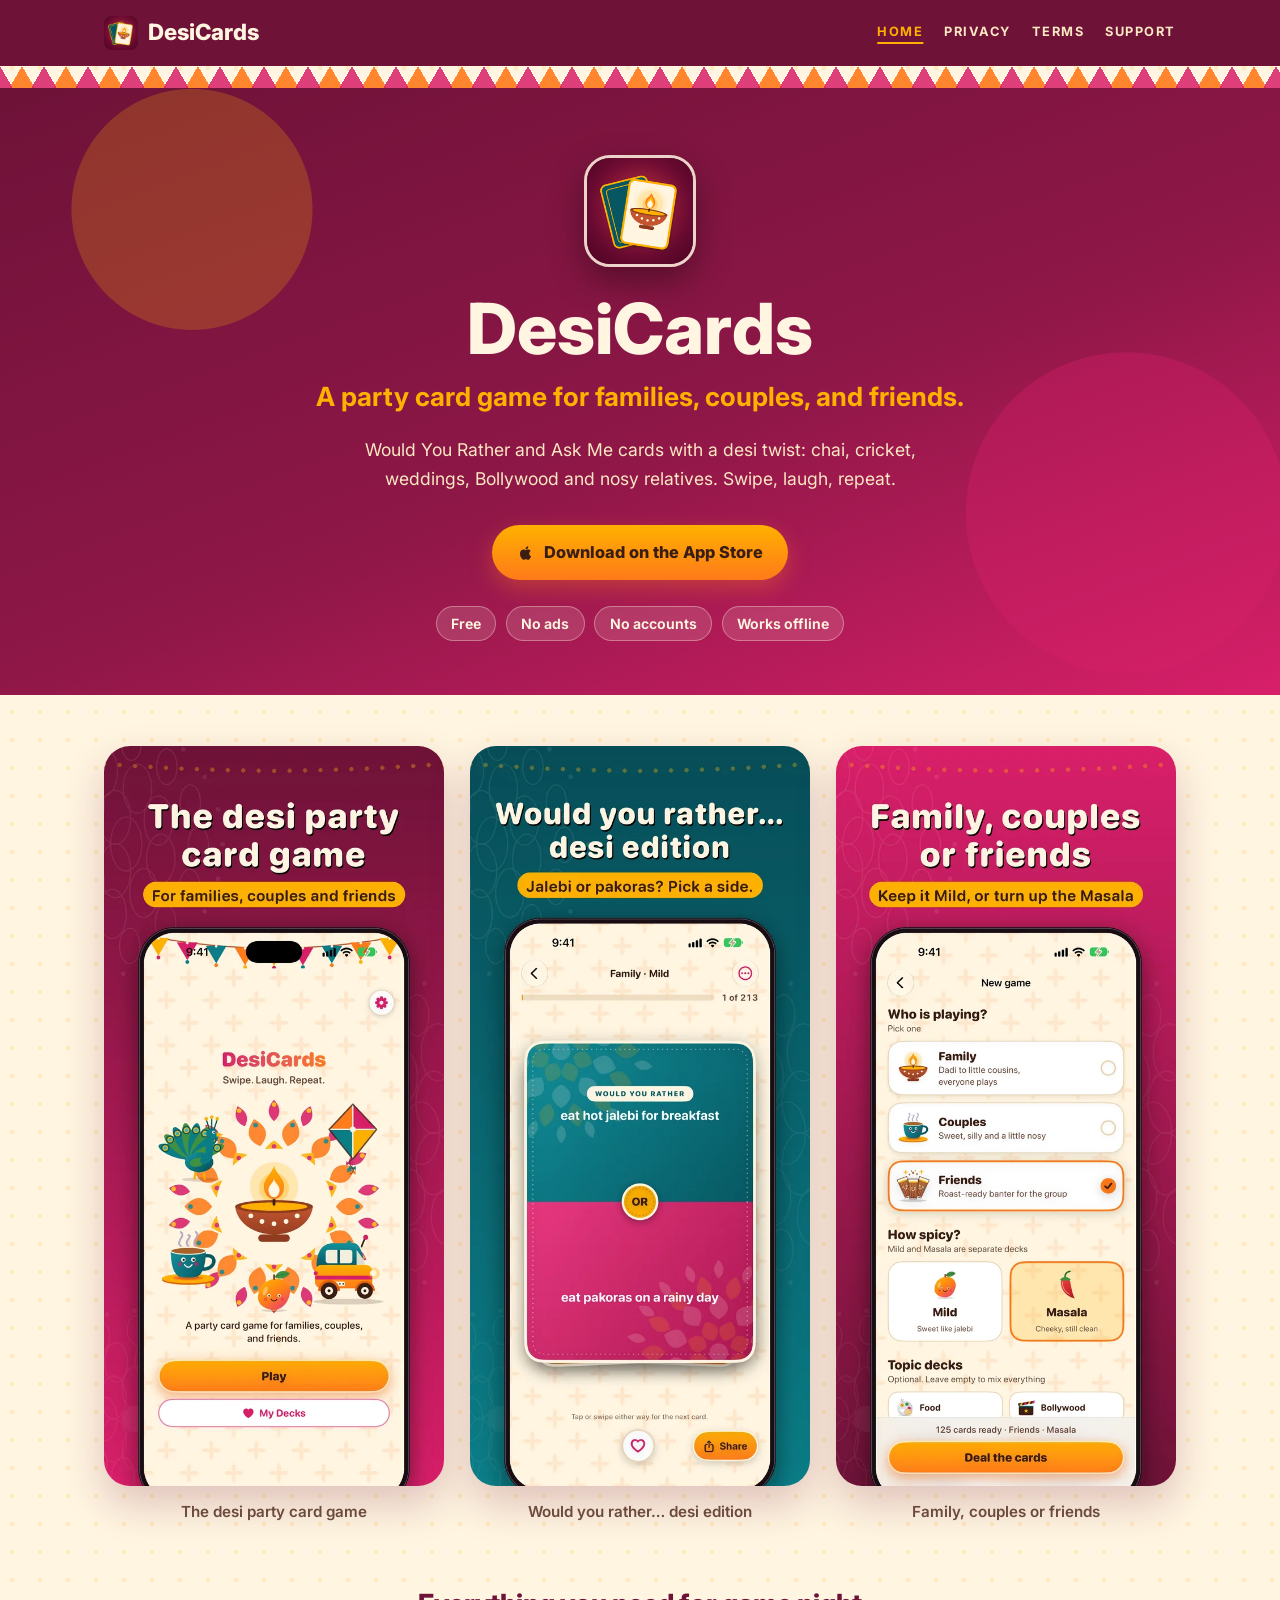
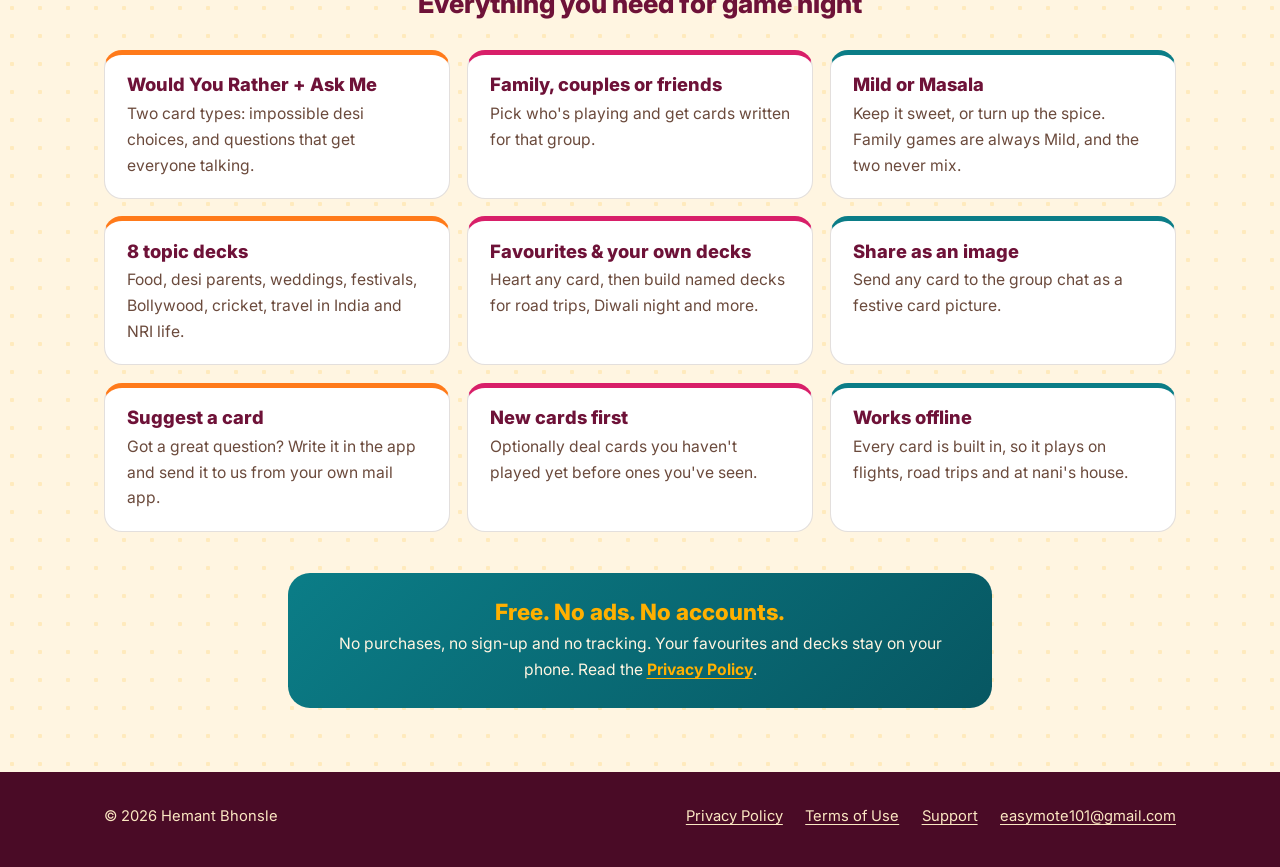
==== desicards/index.html @ 3e3d3574 "DesiCards: add site (home, privacy, terms, support)" ====
<!DOCTYPE html>
<html lang="en">
<head>
  <meta charset="utf-8">
  <meta name="viewport" content="width=device-width, initial-scale=1">
  <title>DesiCards: Desi Party Card Game</title>
  <meta name="description" content="DesiCards is a free, desi-themed party card game for families, couples and friends: Would You Rather and Ask Me cards, Mild or Masala, with no ads, no accounts and no tracking.">
  <link rel="canonical" href="https://hbhonsle1.github.io/desicards/">
  <meta name="theme-color" content="#6E1238">
  <meta property="og:type" content="website">
  <meta property="og:site_name" content="DesiCards">
  <meta property="og:title" content="DesiCards: Desi Party Card Game">
  <meta property="og:description" content="DesiCards is a free, desi-themed party card game for families, couples and friends: Would You Rather and Ask Me cards, Mild or Masala, with no ads, no accounts and no tracking.">
  <meta property="og:url" content="https://hbhonsle1.github.io/desicards/">
  <meta property="og:image" content="https://hbhonsle1.github.io/desicards/assets/icon-512.png">
  <meta property="og:image:width" content="512">
  <meta property="og:image:height" content="512">
  <meta property="og:image:alt" content="DesiCards app icon: gold-bordered cards and a diya on maroon">
  <meta name="twitter:card" content="summary">
  <link rel="icon" href="assets/favicon.png" type="image/png">
  <link rel="apple-touch-icon" href="assets/apple-touch-icon.png">
  <link rel="preload" href="assets/fonts/inter.woff2" as="font" type="font/woff2" crossorigin>
  <link rel="stylesheet" href="assets/style.css?v=1">
</head>
<body>
  <a class="skip-link" href="#main">Skip to content</a>
  <header class="site-header">
    <div class="wrap">
      <a class="brand" href="./"><img src="assets/img/app-icon.png" alt="" width="34" height="34">DesiCards</a>
      <nav class="site-nav" aria-label="Main">
        <ul>
          <li><a href="" aria-current="page">Home</a></li>
          <li><a href="privacy/">Privacy</a></li>
          <li><a href="terms/">Terms</a></li>
          <li><a href="support/">Support</a></li>
        </ul>
      </nav>
    </div>
  </header>
  <div class="bunting" aria-hidden="true"></div><div class="bunting alt" aria-hidden="true"></div>
  <main id="main">
    <section class="hero">
      <div class="wrap">
        <img class="app-icon" src="assets/img/app-icon.png" width="112" height="112" alt="DesiCards app icon: gold-bordered cards and a diya on maroon">
        <h1>DesiCards</h1>
        <p class="tagline">A party card game for families, couples, and friends.</p>
        <p class="summary">Would You Rather and Ask Me cards with a desi twist: chai, cricket, weddings, Bollywood and nosy relatives. Swipe, laugh, repeat.</p>
        <a class="button" href="https://apps.apple.com/app/id6823838145"><svg viewBox="0 0 24 24" aria-hidden="true" focusable="false"><path d="M16.37 12.6c-.02-2.3 1.88-3.4 1.97-3.46-1.07-1.57-2.74-1.78-3.33-1.8-1.42-.14-2.77.83-3.49.83-.72 0-1.83-.81-3-.79-1.55.02-2.97.9-3.77 2.28-1.6 2.78-.41 6.9 1.15 9.16.76 1.1 1.67 2.34 2.86 2.3 1.15-.05 1.58-.74 2.97-.74 1.38 0 1.77.74 2.98.72 1.23-.02 2.01-1.12 2.76-2.23.87-1.28 1.23-2.51 1.25-2.58-.03-.01-2.4-.92-2.42-3.66zM14.1 5.86c.63-.77 1.06-1.83.94-2.9-.91.04-2.02.61-2.67 1.37-.58.67-1.1 1.76-.96 2.8 1.02.08 2.06-.52 2.69-1.27z"/></svg>Download on the App Store</a>
        <ul class="chips" aria-label="Highlights">
          <li>Free</li><li>No ads</li><li>No accounts</li><li>Works offline</li>
        </ul>
      </div>
    </section>

    <section class="shots" aria-label="Screenshots">
      <div class="wrap">
        <ul>
          <li>
            <figure>
              <picture>
                <source srcset="assets/img/01_home.webp?v=1" type="image/webp">
                <img src="assets/img/01_home.jpg?v=1" width="600" height="1304" loading="lazy" decoding="async" alt="The DesiCards home screen with a festive diya, peacock and kite illustration, and Play and My Decks buttons.">
              </picture>
              <figcaption>The desi party card game</figcaption>
            </figure>
          </li>
          <li>
            <figure>
              <picture>
                <source srcset="assets/img/02_wyr.webp?v=1" type="image/webp">
                <img src="assets/img/02_wyr.jpg?v=1" width="600" height="1304" loading="lazy" decoding="async" alt="A Would You Rather card: eat hot jalebi for breakfast, or eat pakoras on a rainy day.">
              </picture>
              <figcaption>Would you rather… desi edition</figcaption>
            </figure>
          </li>
          <li>
            <figure>
              <picture>
                <source srcset="assets/img/04_groups.webp?v=1" type="image/webp">
                <img src="assets/img/04_groups.jpg?v=1" width="600" height="1304" loading="lazy" decoding="async" alt="The new game screen: choose Family, Couples or Friends, then Mild or Masala.">
              </picture>
              <figcaption>Family, couples or friends</figcaption>
            </figure>
          </li>
        </ul>
      </div>
    </section>

    <section class="features" aria-labelledby="features-title">
      <div class="wrap">
        <h2 id="features-title">Everything you need for game night</h2>
        <ul>
          <li><h3>Would You Rather + Ask Me</h3><p>Two card types: impossible desi choices, and questions that get everyone talking.</p></li>
          <li><h3>Family, couples or friends</h3><p>Pick who's playing and get cards written for that group.</p></li>
          <li><h3>Mild or Masala</h3><p>Keep it sweet, or turn up the spice. Family games are always Mild, and the two never mix.</p></li>
          <li><h3>8 topic decks</h3><p>Food, desi parents, weddings, festivals, Bollywood, cricket, travel in India and NRI life.</p></li>
          <li><h3>Favourites & your own decks</h3><p>Heart any card, then build named decks for road trips, Diwali night and more.</p></li>
          <li><h3>Share as an image</h3><p>Send any card to the group chat as a festive card picture.</p></li>
          <li><h3>Suggest a card</h3><p>Got a great question? Write it in the app and send it to us from your own mail app.</p></li>
          <li><h3>New cards first</h3><p>Optionally deal cards you haven't played yet before ones you've seen.</p></li>
          <li><h3>Works offline</h3><p>Every card is built in, so it plays on flights, road trips and at nani's house.</p></li>
        </ul>
        <div class="promise">
          <h3>Free. No ads. No accounts.</h3>
          <p>No purchases, no sign-up and no tracking. Your favourites and decks stay on your phone. Read the <a href="privacy/">Privacy Policy</a>.</p>
        </div>
      </div>
    </section>
  </main>
  <footer class="site-footer">
    <div class="wrap">
      <p>&copy; 2026 Hemant Bhonsle</p>
      <nav aria-label="Footer">
        <ul>
          <li><a href="privacy/">Privacy Policy</a></li>
          <li><a href="terms/">Terms of Use</a></li>
          <li><a href="support/">Support</a></li>
          <li><a href="mailto:easymote101@gmail.com">easymote101@gmail.com</a></li>
        </ul>
      </nav>
    </div>
  </footer>
</body>
</html>
---- desicards/assets/style.css ----
/* DesiCards site styles. Inter is self-hosted (SIL Open Font License, see assets/fonts). */
@font-face {
  font-family: "Inter";
  src: url("fonts/inter.woff2") format("woff2");
  font-weight: 100 900;
  font-style: normal;
  font-display: swap;
}

:root {
  --cream: #FFF5E1;
  --cream-deep: #FBE7C2;
  --ink: #3A1E14;
  --ink-soft: #6B4A3C;
  --maroon: #6E1238;
  --maroon-deep: #4A0B26;
  --rani: #D81F69;
  --marigold: #FFB000;
  --saffron: #FF7A1A;
  --teal: #0B7D87;
  --teal-deep: #075762;
  --rule: rgba(58, 30, 20, 0.14);
  --card: #FFFFFF;
  --round: ui-rounded, "SF Pro Rounded", "Nunito", "Inter", -apple-system, BlinkMacSystemFont, sans-serif;
  --sans: "Inter", -apple-system, BlinkMacSystemFont, "Segoe UI", Roboto, Helvetica, Arial, sans-serif;
  --measure: 42rem;
  --wide: 70rem;
}

*, *::before, *::after { box-sizing: border-box; }
html { -webkit-text-size-adjust: 100%; text-size-adjust: 100%; }

body {
  margin: 0;
  min-height: 100vh;
  display: flex;
  flex-direction: column;
  color: var(--ink);
  background-color: var(--cream);
  background-image:
    radial-gradient(circle at 12px 12px, rgba(255, 176, 0, 0.16) 2px, transparent 2.5px);
  background-size: 28px 28px;
  font-family: var(--sans);
  font-size: 1.0625rem;
  line-height: 1.65;
  -webkit-font-smoothing: antialiased;
}

img { max-width: 100%; height: auto; display: block; }
a { color: var(--rani); text-decoration-thickness: 1px; text-underline-offset: 0.18em; }
a:hover { color: var(--maroon); }
a:focus-visible, .button:focus-visible { outline: 3px solid var(--marigold); outline-offset: 3px; border-radius: 6px; }

.skip-link { position: absolute; left: -9999px; top: 0.5rem; background: var(--ink); color: var(--cream); padding: 0.5rem 0.9rem; border-radius: 6px; z-index: 10; }
.skip-link:focus { left: 0.75rem; color: var(--cream); }

.wrap { width: 100%; max-width: var(--wide); margin: 0 auto; padding: 0 1.5rem; }
.wrap.narrow { max-width: calc(var(--measure) + 3rem); }

/* Bunting */
.bunting { height: 22px; background:
  conic-gradient(from 150deg at 50% 0, var(--saffron) 0 60deg, transparent 0) 0 0 / 44px 22px repeat-x;
  opacity: 0.9; }
.bunting.alt { background:
  conic-gradient(from 150deg at 50% 0, var(--rani) 0 60deg, transparent 0) 22px 0 / 44px 22px repeat-x; margin-top: -22px; opacity: 0.85; }

/* Header */
.site-header { background: var(--maroon); color: var(--cream); }
.site-header .wrap { display: flex; align-items: center; justify-content: space-between; gap: 1rem; padding-top: 0.9rem; padding-bottom: 0.9rem; flex-wrap: wrap; }
.brand { display: inline-flex; align-items: center; gap: 0.6rem; color: var(--cream); text-decoration: none; font-family: var(--round); font-size: 1.4rem; font-weight: 800; }
.brand img { width: 34px; height: 34px; border-radius: 8px; }
.brand:hover { color: var(--marigold); }
.site-nav ul { list-style: none; margin: 0; padding: 0; display: flex; gap: 1.3rem; flex-wrap: wrap; }
.site-nav a { color: var(--cream-deep); text-decoration: none; font-size: 0.8rem; font-weight: 700; letter-spacing: 0.12em; text-transform: uppercase; }
.site-nav a:hover, .site-nav a[aria-current="page"] { color: var(--marigold); }
.site-nav a[aria-current="page"] { text-decoration: underline; text-underline-offset: 0.45em; text-decoration-thickness: 2px; }

main { flex: 1; }

h1, h2, h3 { font-family: var(--round); font-weight: 800; line-height: 1.15; color: var(--maroon); }
h1 { font-size: clamp(2.3rem, 5vw, 3.2rem); margin: 0 0 0.6rem; }
h2 { font-size: 1.65rem; margin: 2.6rem 0 0.7rem; }
h3 { font-size: 1.2rem; margin: 1.8rem 0 0.4rem; }
p, ul, ol { margin: 0 0 1rem; }
li { margin-bottom: 0.35rem; }
strong { font-weight: 650; }

.eyebrow { font-size: 0.75rem; font-weight: 700; letter-spacing: 0.18em; text-transform: uppercase; color: var(--saffron); margin: 0 0 0.9rem; }

/* Document pages */
.doc { padding: 3.5rem 0 4rem; }
.doc .meta { color: var(--ink-soft); font-size: 0.95rem; margin-bottom: 2rem; }
.doc .lede { font-size: 1.2rem; line-height: 1.55; color: var(--ink-soft); }
.doc h2 { padding-top: 1.6rem; border-top: 1px solid var(--rule); }
.toc { background: var(--card); border: 1px solid var(--rule); border-radius: 16px; padding: 1.1rem 1.4rem; margin: 0 0 2rem; }
.toc p { margin: 0 0 0.4rem; font-weight: 700; font-size: 0.9rem; }
.toc ol { margin: 0; padding-left: 1.2rem; columns: 2 14rem; column-gap: 2rem; font-size: 0.95rem; }
.callout { background: var(--card); border-left: 4px solid var(--marigold); border-radius: 0 14px 14px 0; padding: 1rem 1.25rem; margin: 1.4rem 0; }
.callout p:last-child { margin-bottom: 0; }

/* FAQ */
.faq details { background: var(--card); border: 1px solid var(--rule); border-radius: 16px; margin: 0 0 0.75rem; padding: 0 1.25rem; }
.faq summary { cursor: pointer; font-family: var(--round); font-size: 1.12rem; font-weight: 750; color: var(--maroon); padding: 1rem 0; }
.faq details[open] summary { border-bottom: 1px solid var(--rule); margin-bottom: 0.9rem; }
.faq details > *:last-child { margin-bottom: 1.1rem; }
.contact-card { background: linear-gradient(135deg, var(--maroon), var(--maroon-deep)); color: var(--cream); border-radius: 20px; padding: 1.8rem 1.8rem 1.4rem; margin: 1rem 0 2rem; }
.contact-card h2 { color: var(--cream); margin-top: 0; border: 0; padding-top: 0; }
.contact-card a { color: var(--marigold); font-weight: 700; }
.contact-card a:hover { color: #FFD36B; }

/* Buttons */
.button { display: inline-flex; align-items: center; gap: 0.55rem; background: linear-gradient(180deg, var(--marigold), var(--saffron)); color: var(--ink); text-decoration: none; font-weight: 800; font-size: 1.02rem; padding: 0.9rem 1.6rem; border-radius: 999px; box-shadow: 0 8px 22px rgba(255, 122, 26, 0.35); transition: transform 0.15s ease; }
.button:hover { color: var(--ink); transform: translateY(-1px); }
.button svg { width: 18px; height: 18px; fill: currentColor; }

/* Landing */
.hero { position: relative; padding: 4.2rem 0 3.4rem; text-align: center; color: var(--cream); background:
  radial-gradient(circle at 15% 20%, rgba(255, 176, 0, 0.22) 0 120px, transparent 121px),
  radial-gradient(circle at 88% 70%, rgba(216, 31, 105, 0.35) 0 160px, transparent 161px),
  linear-gradient(160deg, var(--maroon) 0%, #8E1747 55%, var(--rani) 100%); overflow: hidden; }
.hero .app-icon { width: 112px; height: 112px; border-radius: 26px; margin: 0 auto 1.4rem; box-shadow: 0 14px 34px rgba(0, 0, 0, 0.35); border: 3px solid rgba(255, 245, 225, 0.85); }
.hero h1 { color: var(--cream); font-size: clamp(2.8rem, 7vw, 4.4rem); margin-bottom: 0.3rem; }
.hero .tagline { font-family: var(--round); font-weight: 700; font-size: clamp(1.25rem, 3vw, 1.65rem); color: var(--marigold); margin: 0 0 1rem; }
.hero .summary { max-width: 35rem; margin: 0 auto 2rem; color: var(--cream-deep); font-size: 1.1rem; }
.hero .chips { list-style: none; margin: 1.6rem 0 0; padding: 0; display: flex; gap: 0.6rem; justify-content: center; flex-wrap: wrap; }
.hero .chips li { margin: 0; background: rgba(255, 245, 225, 0.14); border: 1px solid rgba(255, 245, 225, 0.35); border-radius: 999px; padding: 0.3rem 0.9rem; font-size: 0.88rem; font-weight: 650; }

.shots { padding: 3.2rem 0 3rem; }
.shots ul { list-style: none; margin: 0; padding: 0; display: grid; grid-template-columns: repeat(3, minmax(0, 1fr)); gap: 1.6rem; }
.shots li { margin: 0; }
.shots figure { margin: 0; }
.shots img { width: 100%; border-radius: 26px; box-shadow: 0 18px 40px rgba(110, 18, 56, 0.22); }
.shots figcaption { text-align: center; color: var(--ink-soft); font-size: 0.95rem; font-weight: 600; margin-top: 0.8rem; }

.features { padding: 1rem 0 4rem; }
.features h2 { text-align: center; margin-top: 0; }
.features ul { list-style: none; margin: 2rem 0 0; padding: 0; display: grid; grid-template-columns: repeat(3, minmax(0, 1fr)); gap: 1.1rem; }
.features li { margin: 0; background: var(--card); border: 1px solid var(--rule); border-top: 5px solid var(--saffron); border-radius: 18px; padding: 1.2rem 1.35rem; }
.features li:nth-child(3n+2) { border-top-color: var(--rani); }
.features li:nth-child(3n) { border-top-color: var(--teal); }
.features h3 { margin: 0 0 0.35rem; font-size: 1.15rem; }
.features p { margin: 0; color: var(--ink-soft); font-size: 0.98rem; }
.promise { text-align: center; margin: 2.6rem auto 0; max-width: 44rem; background: linear-gradient(135deg, var(--teal), var(--teal-deep)); color: var(--cream); border-radius: 22px; padding: 1.6rem 1.8rem; }
.promise h3 { color: var(--marigold); margin: 0 0 0.4rem; font-size: 1.4rem; }
.promise p { margin: 0; color: var(--cream); }
.promise a { color: var(--marigold); font-weight: 700; }

/* Footer */
.site-footer { background: var(--maroon-deep); color: var(--cream-deep); padding: 2rem 0 2.4rem; font-size: 0.92rem; }
.site-footer .wrap { display: flex; justify-content: space-between; align-items: center; gap: 1rem; flex-wrap: wrap; }
.site-footer ul { list-style: none; margin: 0; padding: 0; display: flex; gap: 1.4rem; flex-wrap: wrap; }
.site-footer li { margin: 0; }
.site-footer a { color: var(--cream-deep); }
.site-footer a:hover { color: var(--marigold); }
.site-footer p { margin: 0; }

@media (max-width: 900px) { .features ul { grid-template-columns: repeat(2, minmax(0, 1fr)); } }
@media (max-width: 720px) {
  .features ul { grid-template-columns: minmax(0, 1fr); }
  body { font-size: 1rem; }
  .hero { padding: 3rem 0 2.4rem; }
  .shots ul { grid-template-columns: minmax(0, 1fr); max-width: 22rem; margin: 0 auto; gap: 2.2rem; }
  .doc { padding: 2.5rem 0 3rem; }
  .site-header .wrap { justify-content: center; }
  .site-footer .wrap { flex-direction: column; text-align: center; }
  .site-footer ul { justify-content: center; }
}
@media (prefers-reduced-motion: reduce) { * { transition: none !important; } }
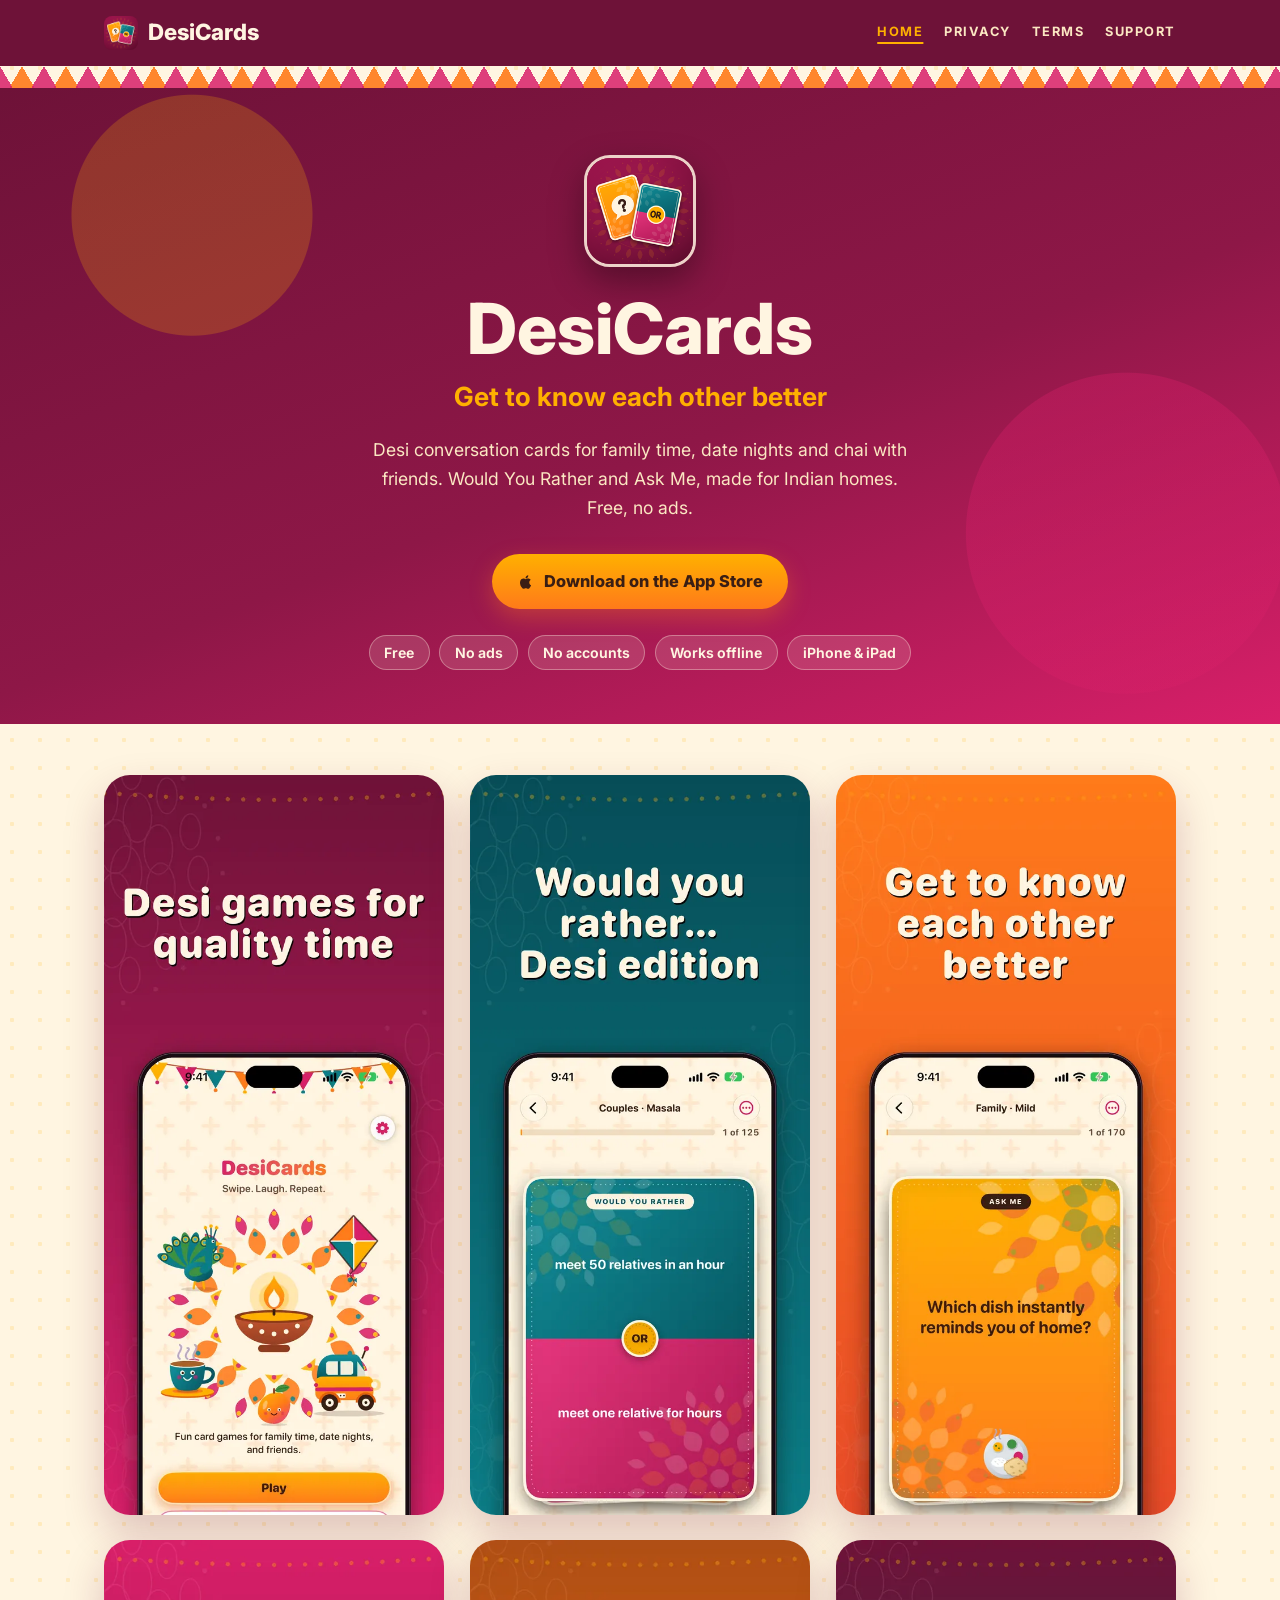
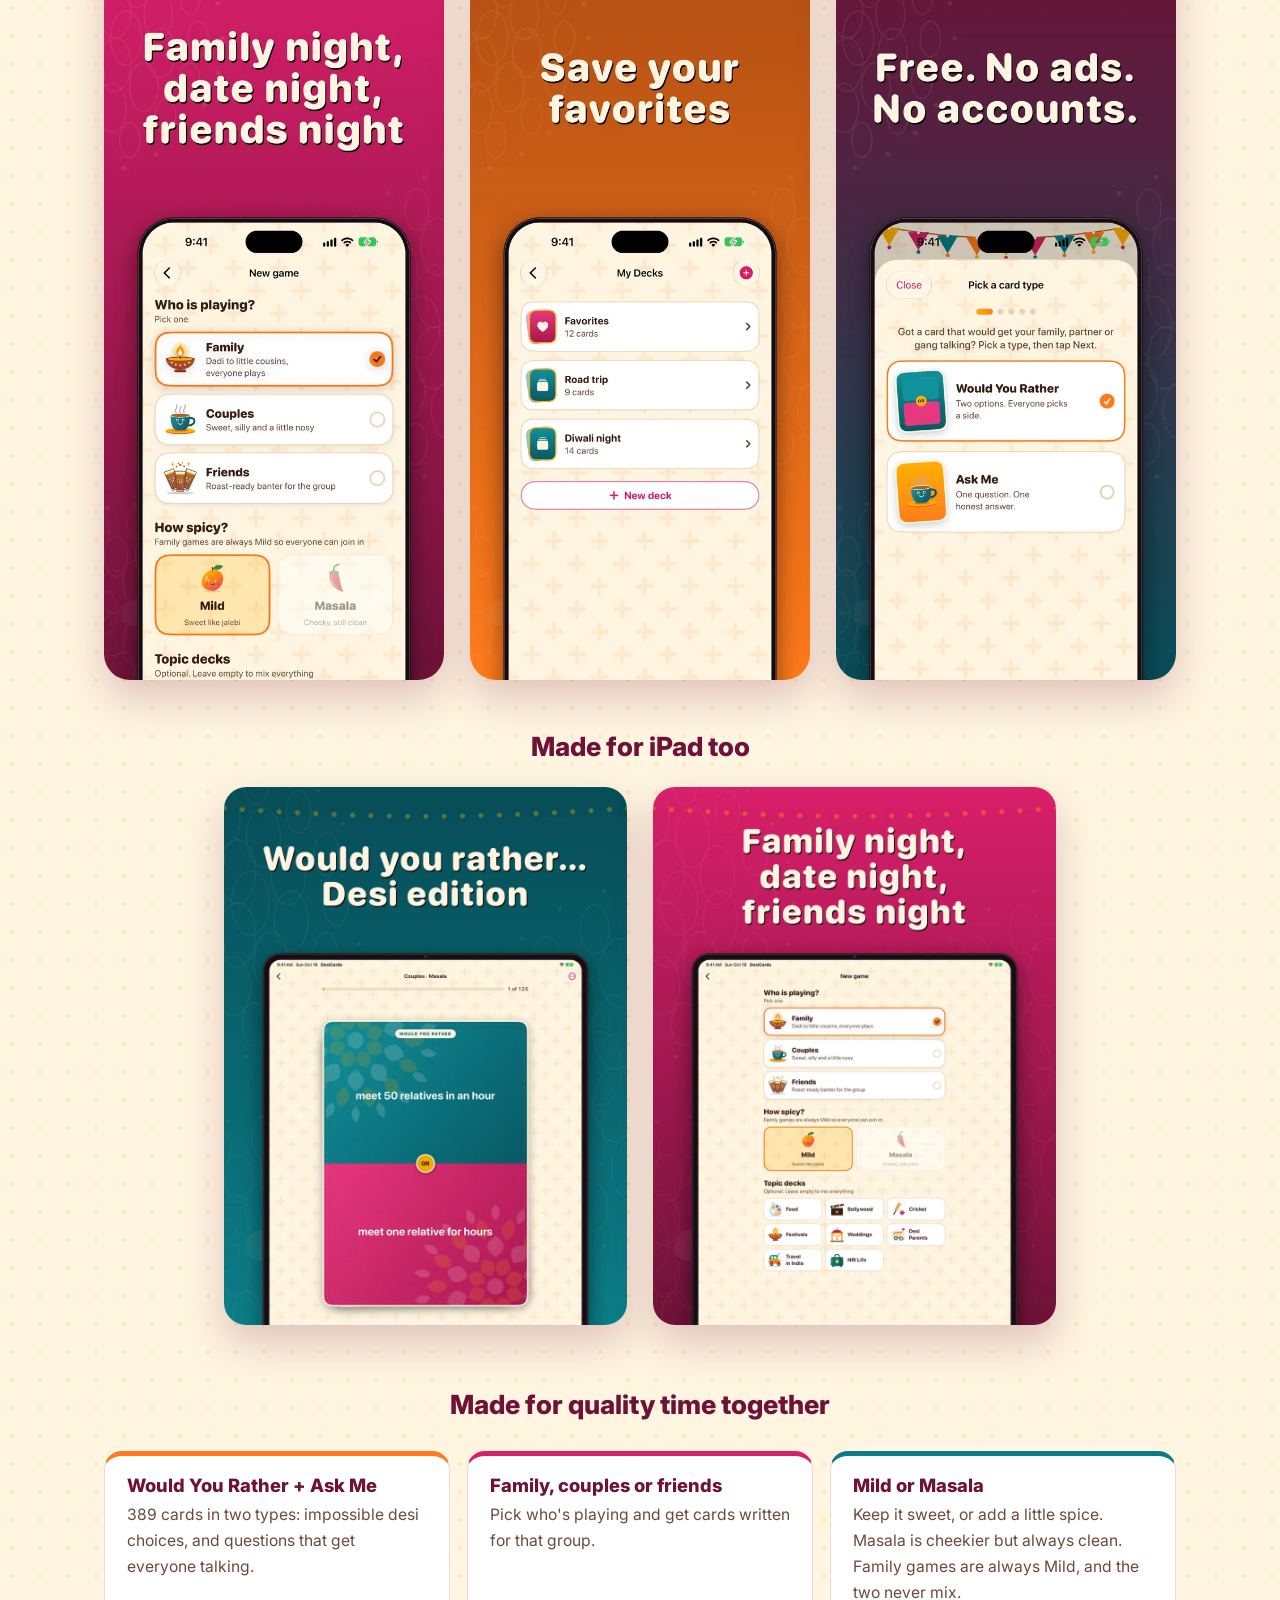
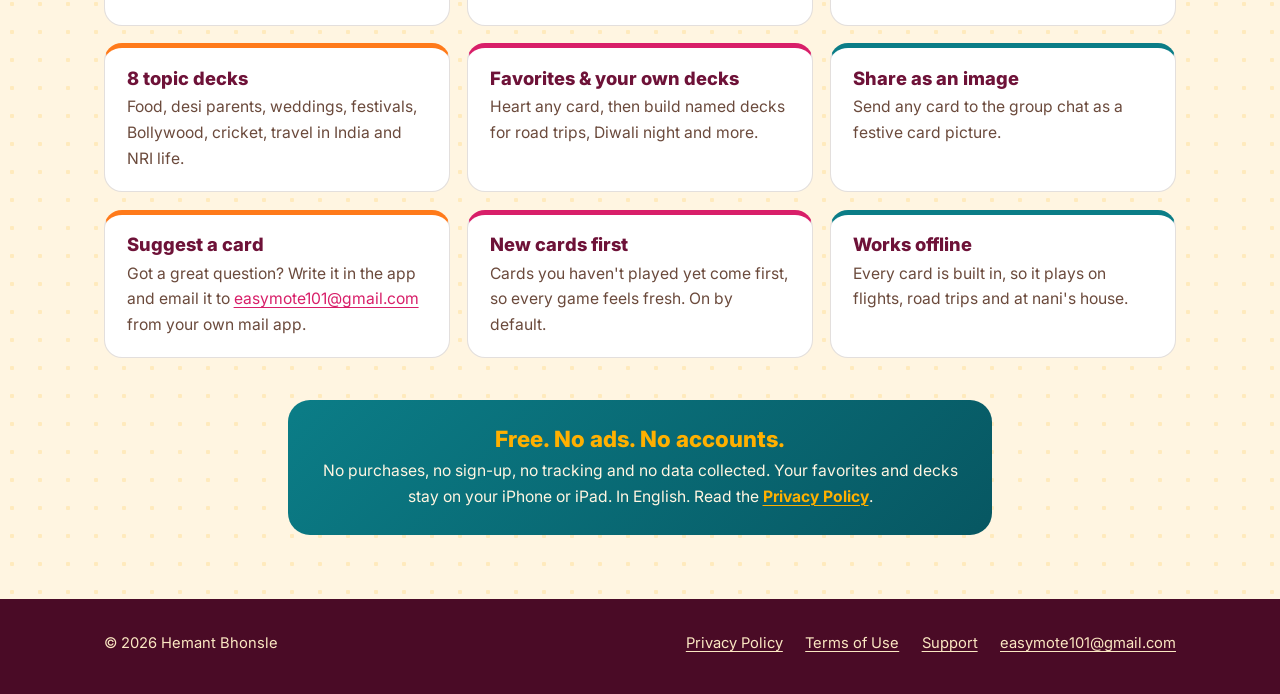
==== commit 24f4ec3e: "DesiCards site: quality-time positioning, new icon and screenshots, current facts" ====
--- a/desicards/index.html
+++ b/desicards/index.html
@@ -3,30 +3,30 @@
 <head>
   <meta charset="utf-8">
   <meta name="viewport" content="width=device-width, initial-scale=1">
-  <title>DesiCards: Desi Party Card Game</title>
-  <meta name="description" content="DesiCards is a free, desi-themed party card game for families, couples and friends: Would You Rather and Ask Me cards, Mild or Masala, with no ads, no accounts and no tracking.">
+  <title>DesiCards: Desi Questions Game · For Family, Friends, &amp; Couples</title>
+  <meta name="description" content="Desi conversation cards for family time, date nights and chai with friends. Would You Rather and Ask Me, made for Indian homes. Free, no ads.">
   <link rel="canonical" href="https://hbhonsle1.github.io/desicards/">
   <meta name="theme-color" content="#6E1238">
   <meta property="og:type" content="website">
   <meta property="og:site_name" content="DesiCards">
-  <meta property="og:title" content="DesiCards: Desi Party Card Game">
-  <meta property="og:description" content="DesiCards is a free, desi-themed party card game for families, couples and friends: Would You Rather and Ask Me cards, Mild or Masala, with no ads, no accounts and no tracking.">
+  <meta property="og:title" content="DesiCards: Desi Questions Game">
+  <meta property="og:description" content="Desi conversation cards for family time, date nights and chai with friends. Would You Rather and Ask Me, made for Indian homes. Free, no ads.">
   <meta property="og:url" content="https://hbhonsle1.github.io/desicards/">
-  <meta property="og:image" content="https://hbhonsle1.github.io/desicards/assets/icon-512.png">
+  <meta property="og:image" content="https://hbhonsle1.github.io/desicards/assets/icon-512.png?v=2">
   <meta property="og:image:width" content="512">
   <meta property="og:image:height" content="512">
-  <meta property="og:image:alt" content="DesiCards app icon: gold-bordered cards and a diya on maroon">
+  <meta property="og:image:alt" content="DesiCards app icon: an Ask Me card and a Would You Rather card on maroon">
   <meta name="twitter:card" content="summary">
-  <link rel="icon" href="assets/favicon.png" type="image/png">
-  <link rel="apple-touch-icon" href="assets/apple-touch-icon.png">
+  <link rel="icon" href="assets/favicon.png?v=2" type="image/png">
+  <link rel="apple-touch-icon" href="assets/apple-touch-icon.png?v=2">
   <link rel="preload" href="assets/fonts/inter.woff2" as="font" type="font/woff2" crossorigin>
-  <link rel="stylesheet" href="assets/style.css?v=1">
+  <link rel="stylesheet" href="assets/style.css?v=2">
 </head>
 <body>
   <a class="skip-link" href="#main">Skip to content</a>
   <header class="site-header">
     <div class="wrap">
-      <a class="brand" href="./"><img src="assets/img/app-icon.png" alt="" width="34" height="34">DesiCards</a>
+      <a class="brand" href="./"><img src="assets/img/app-icon.png?v=2" alt="" width="34" height="34">DesiCards</a>
       <nav class="site-nav" aria-label="Main">
         <ul>
           <li><a href="" aria-current="page">Home</a></li>
@@ -41,13 +41,13 @@
   <main id="main">
     <section class="hero">
       <div class="wrap">
-        <img class="app-icon" src="assets/img/app-icon.png" width="112" height="112" alt="DesiCards app icon: gold-bordered cards and a diya on maroon">
+        <img class="app-icon" src="assets/img/app-icon.png?v=2" width="112" height="112" alt="DesiCards app icon: an Ask Me card and a Would You Rather card on maroon">
         <h1>DesiCards</h1>
-        <p class="tagline">A party card game for families, couples, and friends.</p>
-        <p class="summary">Would You Rather and Ask Me cards with a desi twist: chai, cricket, weddings, Bollywood and nosy relatives. Swipe, laugh, repeat.</p>
+        <p class="tagline">Get to know each other better</p>
+        <p class="summary">Desi conversation cards for family time, date nights and chai with friends. Would You Rather and Ask Me, made for Indian homes. Free, no ads.</p>
         <a class="button" href="https://apps.apple.com/app/id6823838145"><svg viewBox="0 0 24 24" aria-hidden="true" focusable="false"><path d="M16.37 12.6c-.02-2.3 1.88-3.4 1.97-3.46-1.07-1.57-2.74-1.78-3.33-1.8-1.42-.14-2.77.83-3.49.83-.72 0-1.83-.81-3-.79-1.55.02-2.97.9-3.77 2.28-1.6 2.78-.41 6.9 1.15 9.16.76 1.1 1.67 2.34 2.86 2.3 1.15-.05 1.58-.74 2.97-.74 1.38 0 1.77.74 2.98.72 1.23-.02 2.01-1.12 2.76-2.23.87-1.28 1.23-2.51 1.25-2.58-.03-.01-2.4-.92-2.42-3.66zM14.1 5.86c.63-.77 1.06-1.83.94-2.9-.91.04-2.02.61-2.67 1.37-.58.67-1.1 1.76-.96 2.8 1.02.08 2.06-.52 2.69-1.27z"/></svg>Download on the App Store</a>
         <ul class="chips" aria-label="Highlights">
-          <li>Free</li><li>No ads</li><li>No accounts</li><li>Works offline</li>
+          <li>Free</li><li>No ads</li><li>No accounts</li><li>Works offline</li><li>iPhone &amp; iPad</li>
         </ul>
       </div>
     </section>
@@ -58,28 +58,68 @@
           <li>
             <figure>
               <picture>
-                <source srcset="assets/img/01_home.webp?v=1" type="image/webp">
-                <img src="assets/img/01_home.jpg?v=1" width="600" height="1304" loading="lazy" decoding="async" alt="The DesiCards home screen with a festive diya, peacock and kite illustration, and Play and My Decks buttons.">
+                <source srcset="assets/img/iphone-01.webp?v=2" type="image/webp">
+                <img src="assets/img/iphone-01.jpg?v=2" width="600" height="1304" loading="lazy" decoding="async" alt="Desi games for quality time: the DesiCards home screen with a festive diya, peacock and kite illustration and a Play button.">
               </picture>
-              <figcaption>The desi party card game</figcaption>
             </figure>
           </li>
           <li>
             <figure>
               <picture>
-                <source srcset="assets/img/02_wyr.webp?v=1" type="image/webp">
-                <img src="assets/img/02_wyr.jpg?v=1" width="600" height="1304" loading="lazy" decoding="async" alt="A Would You Rather card: eat hot jalebi for breakfast, or eat pakoras on a rainy day.">
+                <source srcset="assets/img/iphone-02.webp?v=2" type="image/webp">
+                <img src="assets/img/iphone-02.jpg?v=2" width="600" height="1304" loading="lazy" decoding="async" alt="Would you rather… Desi edition: meet 50 relatives in an hour, or meet one relative for hours.">
               </picture>
-              <figcaption>Would you rather… desi edition</figcaption>
             </figure>
           </li>
           <li>
             <figure>
               <picture>
-                <source srcset="assets/img/04_groups.webp?v=1" type="image/webp">
-                <img src="assets/img/04_groups.jpg?v=1" width="600" height="1304" loading="lazy" decoding="async" alt="The new game screen: choose Family, Couples or Friends, then Mild or Masala.">
+                <source srcset="assets/img/iphone-03.webp?v=2" type="image/webp">
+                <img src="assets/img/iphone-03.jpg?v=2" width="600" height="1304" loading="lazy" decoding="async" alt="Get to know each other better: the Ask Me card “Which dish instantly reminds you of home?”">
               </picture>
-              <figcaption>Family, couples or friends</figcaption>
+            </figure>
+          </li>
+          <li>
+            <figure>
+              <picture>
+                <source srcset="assets/img/iphone-04.webp?v=2" type="image/webp">
+                <img src="assets/img/iphone-04.jpg?v=2" width="600" height="1304" loading="lazy" decoding="async" alt="Family night, date night, friends night: choose who’s playing, Mild or Masala, and topic decks.">
+              </picture>
+            </figure>
+          </li>
+          <li>
+            <figure>
+              <picture>
+                <source srcset="assets/img/iphone-05.webp?v=2" type="image/webp">
+                <img src="assets/img/iphone-05.jpg?v=2" width="600" height="1304" loading="lazy" decoding="async" alt="Save your favorites: My Decks with Favorites, Road trip and Diwali night decks.">
+              </picture>
+            </figure>
+          </li>
+          <li>
+            <figure>
+              <picture>
+                <source srcset="assets/img/iphone-06.webp?v=2" type="image/webp">
+                <img src="assets/img/iphone-06.jpg?v=2" width="600" height="1304" loading="lazy" decoding="async" alt="Free. No ads. No accounts. Suggest a card by picking Would You Rather or Ask Me.">
+              </picture>
+            </figure>
+          </li>
+        </ul>
+        <h2 class="shots-title">Made for iPad too</h2>
+        <ul class="ipad">
+          <li>
+            <figure>
+              <picture>
+                <source srcset="assets/img/ipad-02.webp?v=2" type="image/webp">
+                <img src="assets/img/ipad-02.jpg?v=2" width="900" height="1200" loading="lazy" decoding="async" alt="DesiCards on iPad: a Would You Rather card, meet 50 relatives in an hour or meet one relative for hours.">
+              </picture>
+            </figure>
+          </li>
+          <li>
+            <figure>
+              <picture>
+                <source srcset="assets/img/ipad-04.webp?v=2" type="image/webp">
+                <img src="assets/img/ipad-04.jpg?v=2" width="900" height="1200" loading="lazy" decoding="async" alt="DesiCards on iPad: the new game screen with Family, Couples and Friends, Mild or Masala, and topic decks.">
+              </picture>
             </figure>
           </li>
         </ul>
@@ -88,21 +128,21 @@
 
     <section class="features" aria-labelledby="features-title">
       <div class="wrap">
-        <h2 id="features-title">Everything you need for game night</h2>
+        <h2 id="features-title">Made for quality time together</h2>
         <ul>
-          <li><h3>Would You Rather + Ask Me</h3><p>Two card types: impossible desi choices, and questions that get everyone talking.</p></li>
+          <li><h3>Would You Rather + Ask Me</h3><p>389 cards in two types: impossible desi choices, and questions that get everyone talking.</p></li>
           <li><h3>Family, couples or friends</h3><p>Pick who's playing and get cards written for that group.</p></li>
-          <li><h3>Mild or Masala</h3><p>Keep it sweet, or turn up the spice. Family games are always Mild, and the two never mix.</p></li>
+          <li><h3>Mild or Masala</h3><p>Keep it sweet, or add a little spice. Masala is cheekier but always clean. Family games are always Mild, and the two never mix.</p></li>
           <li><h3>8 topic decks</h3><p>Food, desi parents, weddings, festivals, Bollywood, cricket, travel in India and NRI life.</p></li>
-          <li><h3>Favourites & your own decks</h3><p>Heart any card, then build named decks for road trips, Diwali night and more.</p></li>
+          <li><h3>Favorites &amp; your own decks</h3><p>Heart any card, then build named decks for road trips, Diwali night and more.</p></li>
           <li><h3>Share as an image</h3><p>Send any card to the group chat as a festive card picture.</p></li>
-          <li><h3>Suggest a card</h3><p>Got a great question? Write it in the app and send it to us from your own mail app.</p></li>
-          <li><h3>New cards first</h3><p>Optionally deal cards you haven't played yet before ones you've seen.</p></li>
+          <li><h3>Suggest a card</h3><p>Got a great question? Write it in the app and email it to <a href="mailto:easymote101@gmail.com">easymote101@gmail.com</a> from your own mail app.</p></li>
+          <li><h3>New cards first</h3><p>Cards you haven't played yet come first, so every game feels fresh. On by default.</p></li>
           <li><h3>Works offline</h3><p>Every card is built in, so it plays on flights, road trips and at nani's house.</p></li>
         </ul>
         <div class="promise">
           <h3>Free. No ads. No accounts.</h3>
-          <p>No purchases, no sign-up and no tracking. Your favourites and decks stay on your phone. Read the <a href="privacy/">Privacy Policy</a>.</p>
+          <p>No purchases, no sign-up, no tracking and no data collected. Your favorites and decks stay on your iPhone or iPad. In English. Read the <a href="privacy/">Privacy Policy</a>.</p>
         </div>
       </div>
     </section>
--- a/desicards/assets/style.css
+++ b/desicards/assets/style.css
@@ -130,6 +130,9 @@
 .shots li { margin: 0; }
 .shots figure { margin: 0; }
 .shots img { width: 100%; border-radius: 26px; box-shadow: 0 18px 40px rgba(110, 18, 56, 0.22); }
+.shots .ipad { grid-template-columns: repeat(2, minmax(0, 1fr)); max-width: 52rem; margin: 0 auto; }
+.shots .ipad img { border-radius: 22px; }
+.shots-title { text-align: center; margin: 3.2rem 0 1.6rem; }
 .shots figcaption { text-align: center; color: var(--ink-soft); font-size: 0.95rem; font-weight: 600; margin-top: 0.8rem; }
 
 .features { padding: 1rem 0 4rem; }
@@ -159,7 +162,8 @@
   .features ul { grid-template-columns: minmax(0, 1fr); }
   body { font-size: 1rem; }
   .hero { padding: 3rem 0 2.4rem; }
-  .shots ul { grid-template-columns: minmax(0, 1fr); max-width: 22rem; margin: 0 auto; gap: 2.2rem; }
+  .shots ul { grid-template-columns: repeat(2, minmax(0, 1fr)); max-width: 30rem; margin: 0 auto; gap: 1rem; }
+  .shots .ipad { grid-template-columns: minmax(0, 1fr); max-width: 22rem; }
   .doc { padding: 2.5rem 0 3rem; }
   .site-header .wrap { justify-content: center; }
   .site-footer .wrap { flex-direction: column; text-align: center; }
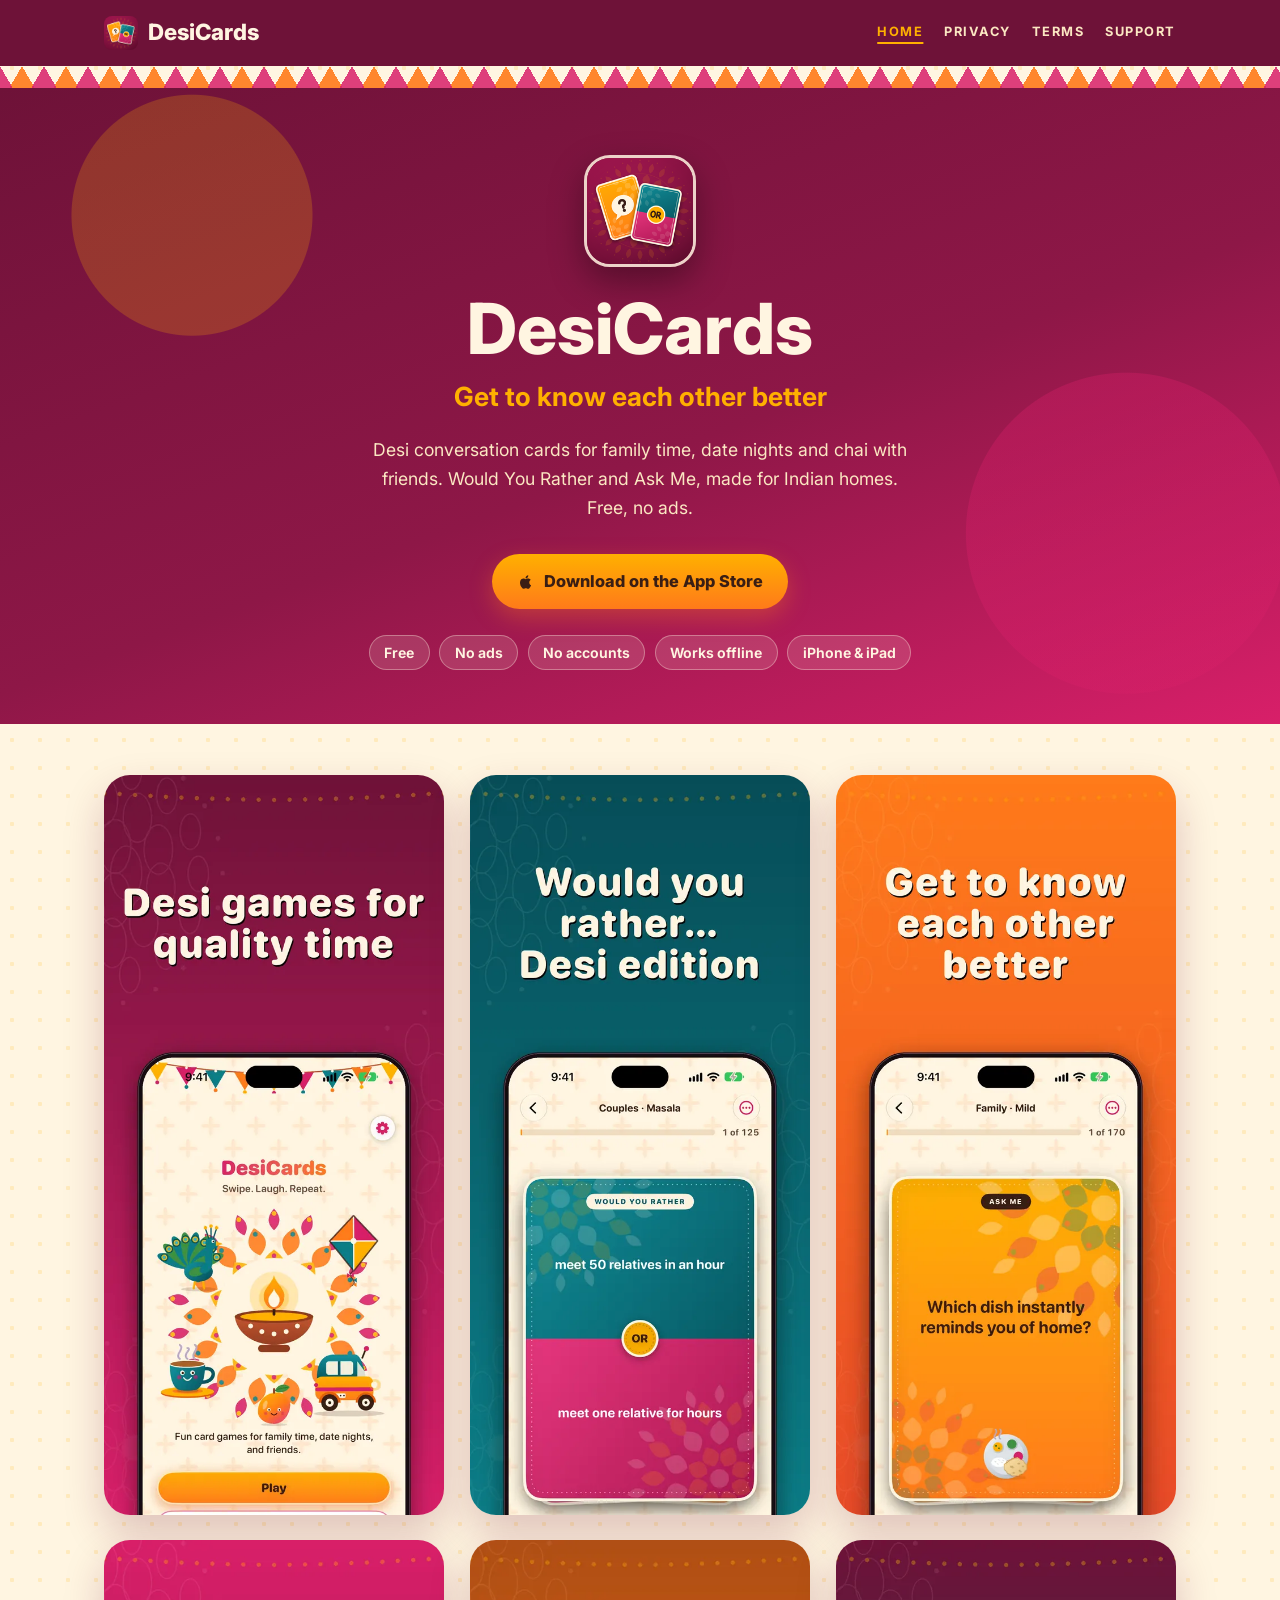
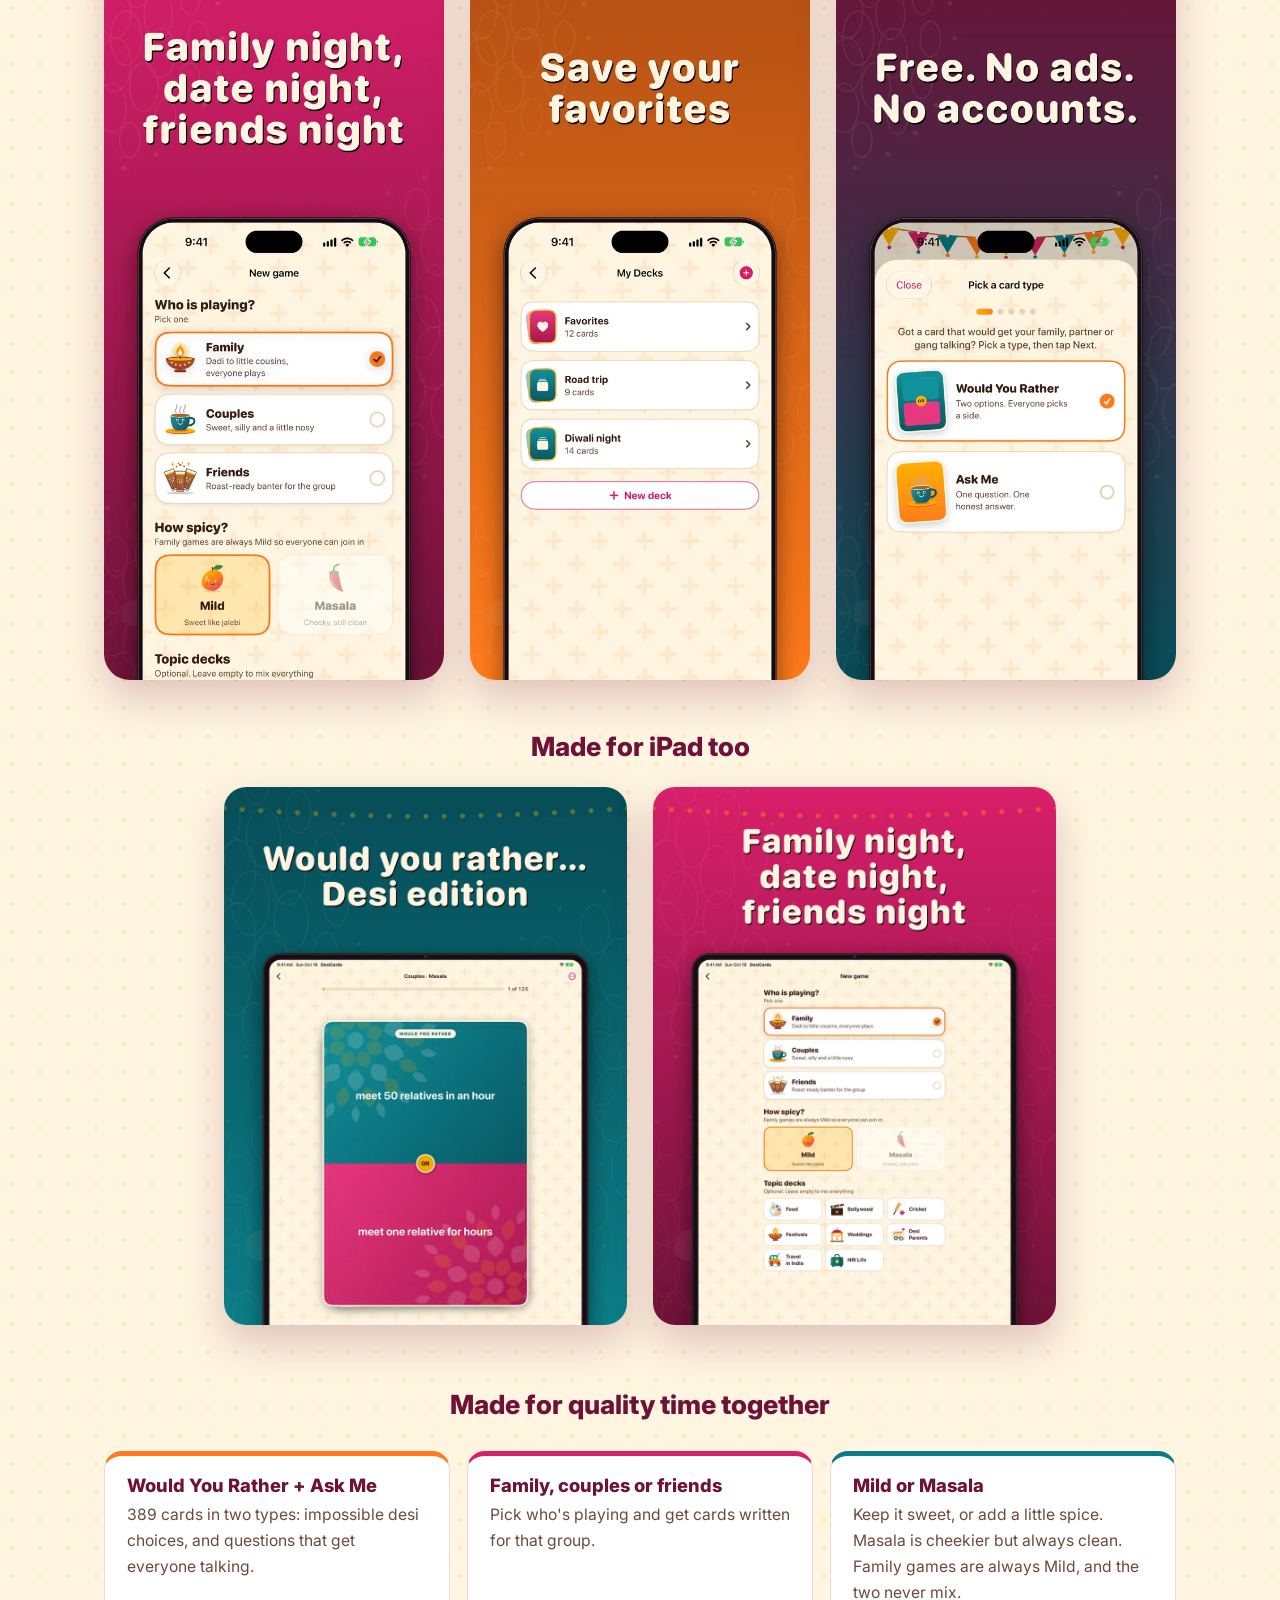
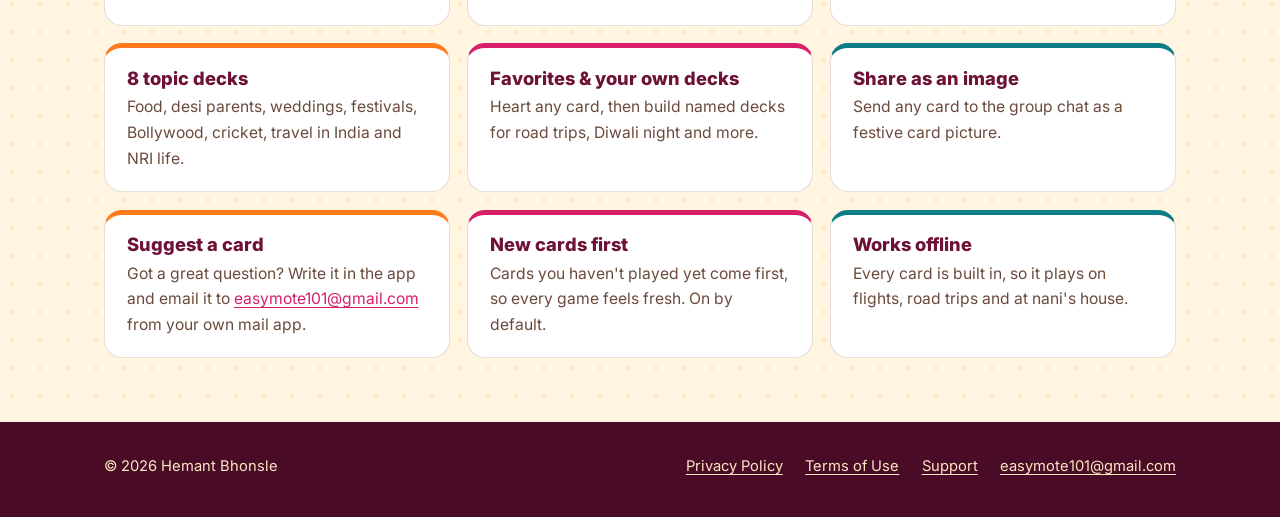
==== commit 5e810be6: "DesiCards site: remove Free/No ads promise banner from home page" ====
--- a/desicards/index.html
+++ b/desicards/index.html
@@ -140,10 +140,6 @@
           <li><h3>New cards first</h3><p>Cards you haven't played yet come first, so every game feels fresh. On by default.</p></li>
           <li><h3>Works offline</h3><p>Every card is built in, so it plays on flights, road trips and at nani's house.</p></li>
         </ul>
-        <div class="promise">
-          <h3>Free. No ads. No accounts.</h3>
-          <p>No purchases, no sign-up, no tracking and no data collected. Your favorites and decks stay on your iPhone or iPad. In English. Read the <a href="privacy/">Privacy Policy</a>.</p>
-        </div>
       </div>
     </section>
   </main>
--- a/desicards/assets/style.css
+++ b/desicards/assets/style.css
@@ -143,10 +143,6 @@
 .features li:nth-child(3n) { border-top-color: var(--teal); }
 .features h3 { margin: 0 0 0.35rem; font-size: 1.15rem; }
 .features p { margin: 0; color: var(--ink-soft); font-size: 0.98rem; }
-.promise { text-align: center; margin: 2.6rem auto 0; max-width: 44rem; background: linear-gradient(135deg, var(--teal), var(--teal-deep)); color: var(--cream); border-radius: 22px; padding: 1.6rem 1.8rem; }
-.promise h3 { color: var(--marigold); margin: 0 0 0.4rem; font-size: 1.4rem; }
-.promise p { margin: 0; color: var(--cream); }
-.promise a { color: var(--marigold); font-weight: 700; }
 
 /* Footer */
 .site-footer { background: var(--maroon-deep); color: var(--cream-deep); padding: 2rem 0 2.4rem; font-size: 0.92rem; }
